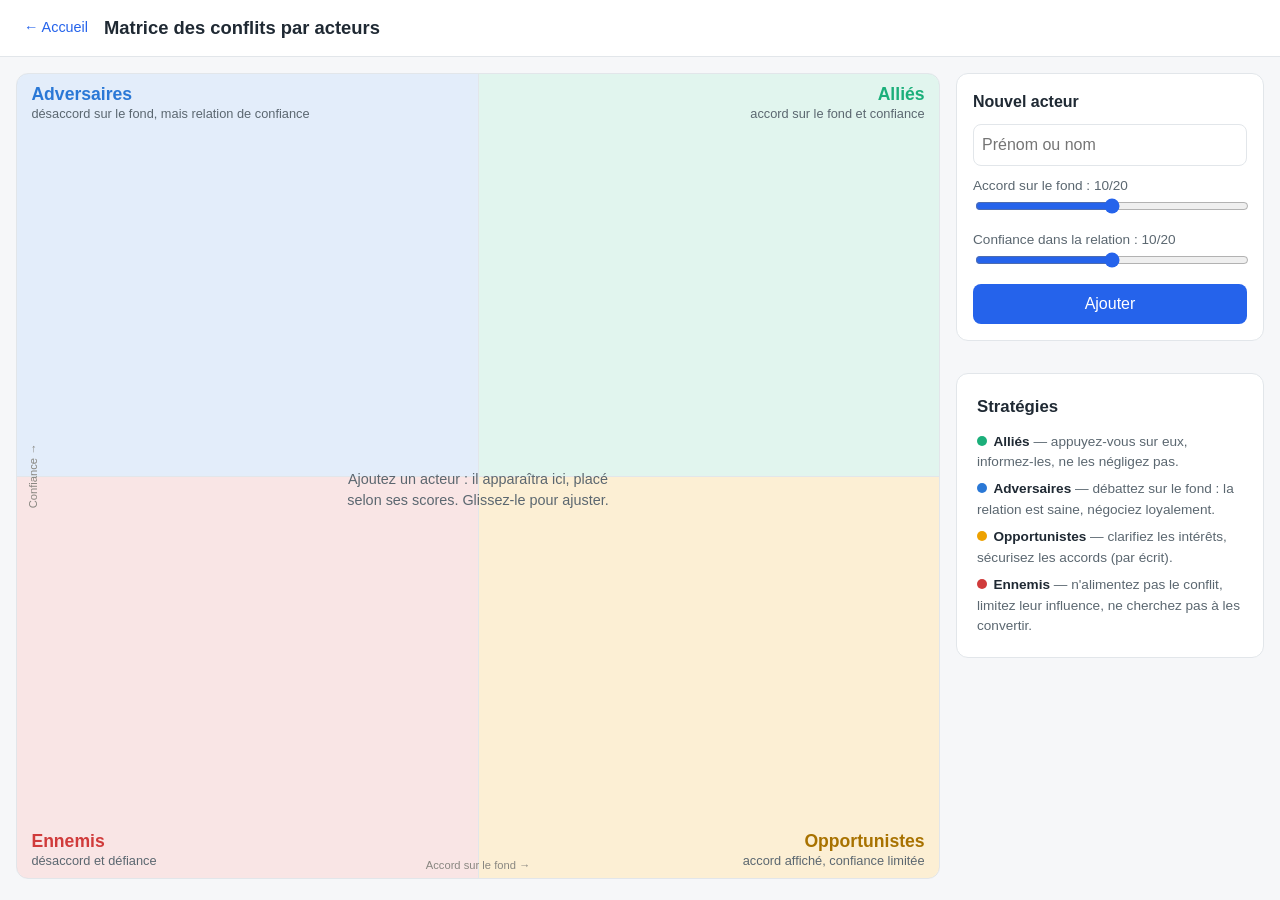
==== outils/conflits.html @ 059e1db0 "Matrice des conflits : acteurs positionnés sur accord × confiance, stratégies par quadrant Claude-Se" ====
<!DOCTYPE html>
<html lang="fr">
<head>
  <meta charset="UTF-8">
  <meta name="viewport" content="width=device-width, initial-scale=1.0">
  <title>Matrice des conflits par acteurs</title>
  <link rel="stylesheet" href="../css/style.css">
  <link rel="stylesheet" href="../css/conflits.css">
</head>
<body>
  <header class="outil-entete">
    <a class="retour" href="../index.html">← Accueil</a>
    <h1>Matrice des conflits par acteurs</h1>
  </header>

  <main class="conflits-layout">
    <section class="zone-matrice">
      <div class="matrice" id="matrice">
        <div class="quadrant q-adversaires">
          <span class="etiquette">Adversaires<small>désaccord sur le fond, mais relation de confiance</small></span>
        </div>
        <div class="quadrant q-allies">
          <span class="etiquette">Alliés<small>accord sur le fond et confiance</small></span>
        </div>
        <div class="quadrant q-ennemis">
          <span class="etiquette">Ennemis<small>désaccord et défiance</small></span>
        </div>
        <div class="quadrant q-opportunistes">
          <span class="etiquette">Opportunistes<small>accord affiché, confiance limitée</small></span>
        </div>
        <div class="ligne ligne-verticale"></div>
        <div class="ligne ligne-horizontale"></div>
        <span class="axe axe-accord">Accord sur le fond →</span>
        <span class="axe axe-confiance">Confiance →</span>
        <p id="matrice-vide" class="matrice-vide">Ajoutez un acteur : il apparaîtra ici,
          placé selon ses scores. Glissez-le pour ajuster.</p>
        <div id="calque-vignettes" class="calque-vignettes"></div>
      </div>
    </section>

    <aside class="zone-liste">
      <form id="formulaire-acteur" class="formulaire-acteur">
        <h2 id="titre-formulaire">Nouvel acteur</h2>
        <input type="text" id="champ-nom" placeholder="Prénom ou nom" required maxlength="40" autocomplete="off">
        <label>Accord sur le fond : <output id="valeur-accord">10</output>/20
          <input type="range" id="champ-accord" min="0" max="20" value="10">
        </label>
        <label>Confiance dans la relation : <output id="valeur-confiance">10</output>/20
          <input type="range" id="champ-confiance" min="0" max="20" value="10">
        </label>
        <div class="actions-formulaire">
          <button type="submit" id="bouton-valider">Ajouter</button>
          <button type="button" id="bouton-annuler" class="secondaire" hidden>Annuler</button>
        </div>
      </form>

      <ul id="liste-acteurs" class="liste-acteurs"></ul>

      <div class="carte-section strategies">
        <h2>Stratégies</h2>
        <ul>
          <li><span class="pastille q-allies"></span><strong>Alliés</strong> — appuyez-vous sur eux,
            informez-les, ne les négligez pas.</li>
          <li><span class="pastille q-adversaires"></span><strong>Adversaires</strong> — débattez sur
            le fond : la relation est saine, négociez loyalement.</li>
          <li><span class="pastille q-opportunistes"></span><strong>Opportunistes</strong> — clarifiez
            les intérêts, sécurisez les accords (par écrit).</li>
          <li><span class="pastille q-ennemis"></span><strong>Ennemis</strong> — n'alimentez pas le
            conflit, limitez leur influence, ne cherchez pas à les convertir.</li>
        </ul>
      </div>
    </aside>
  </main>

  <script src="../js/storage.js"></script>
  <script src="../js/conflits.js"></script>
</body>
</html>
---- css/style.css ----
:root {
  --fond: #f6f7f9;
  --carte: #ffffff;
  --texte: #1f2933;
  --texte-secondaire: #5b6770;
  --accent: #2563eb;
  --bordure: #e2e6ea;
  --rayon: 12px;
}

* { box-sizing: border-box; }

body {
  margin: 0;
  font-family: -apple-system, BlinkMacSystemFont, "Segoe UI", sans-serif;
  background: var(--fond);
  color: var(--texte);
  line-height: 1.5;
}

.outil-entete {
  display: flex;
  align-items: center;
  gap: 1rem;
  padding: 0.9rem 1.5rem;
  background: var(--carte);
  border-bottom: 1px solid var(--bordure);
}

.outil-entete h1 {
  margin: 0;
  font-size: 1.15rem;
}

.outil-entete .retour {
  color: var(--accent);
  text-decoration: none;
  font-size: 0.9rem;
  white-space: nowrap;
}

/* Carte de section réutilisée par les pages d'outils */
.carte-section {
  background: var(--carte);
  border: 1px solid var(--bordure);
  border-radius: var(--rayon);
  padding: 1.25rem;
}

.carte-section h2 {
  margin: 0 0 0.75rem;
  font-size: 1.05rem;
}

.note {
  font-size: 0.85rem;
  color: var(--texte-secondaire);
}

.accueil-entete {
  text-align: center;
  padding: 3rem 1rem 1.5rem;
}

.accueil-entete h1 { margin: 0 0 0.5rem; }

.accueil-entete p {
  margin: 0;
  color: var(--texte-secondaire);
}

.grille-outils {
  display: grid;
  grid-template-columns: repeat(auto-fit, minmax(260px, 1fr));
  gap: 1rem;
  max-width: 960px;
  margin: 0 auto;
  padding: 1rem;
}

.carte-outil {
  position: relative;
  display: block;
  background: var(--carte);
  border: 1px solid var(--bordure);
  border-radius: var(--rayon);
  padding: 1.25rem;
  text-decoration: none;
  color: inherit;
  transition: transform 0.1s ease, box-shadow 0.1s ease;
}

.carte-outil:hover {
  transform: translateY(-2px);
  box-shadow: 0 4px 12px rgba(0, 0, 0, 0.08);
}

.carte-outil h2 {
  margin: 0 0 0.35rem;
  font-size: 1.1rem;
  color: var(--accent);
}

.carte-outil p {
  margin: 0;
  font-size: 0.9rem;
  color: var(--texte-secondaire);
}

.carte-outil.a-venir {
  opacity: 0.6;
  pointer-events: none;
}

.badge {
  position: absolute;
  top: 0.75rem;
  right: 0.75rem;
  font-size: 0.7rem;
  background: var(--bordure);
  color: var(--texte-secondaire);
  padding: 0.15rem 0.5rem;
  border-radius: 999px;
}
---- css/conflits.css ----
:root {
  --q-allies: #1baf7a;
  --q-adversaires: #2a78d6;
  --q-opportunistes: #eda100;
  --q-ennemis: #d03b3b;
}

.conflits-layout {
  display: grid;
  grid-template-columns: minmax(0, 3fr) minmax(300px, 1fr);
  gap: 1rem;
  padding: 1rem;
  height: calc(100dvh - 62px);
  max-width: 1500px;
  margin: 0 auto;
}

.zone-matrice { min-height: 0; }

/* --- Matrice --- */

.matrice {
  position: relative;
  width: 100%;
  height: 100%;
  background: var(--carte);
  border: 1px solid var(--bordure);
  border-radius: var(--rayon);
  overflow: hidden;
}

.quadrant { position: absolute; width: 50%; height: 50%; }
.quadrant.q-adversaires   { top: 0; left: 0;
  background: color-mix(in srgb, var(--q-adversaires) 13%, transparent); }
.quadrant.q-allies        { top: 0; right: 0;
  background: color-mix(in srgb, var(--q-allies) 13%, transparent); }
.quadrant.q-ennemis       { bottom: 0; left: 0;
  background: color-mix(in srgb, var(--q-ennemis) 13%, transparent); }
.quadrant.q-opportunistes { bottom: 0; right: 0;
  background: color-mix(in srgb, var(--q-opportunistes) 17%, transparent); }

.etiquette {
  position: absolute;
  font-size: 1.1rem;
  font-weight: 700;
  line-height: 1.25;
  max-width: 90%;
}
.etiquette small {
  display: block;
  font-size: 0.8rem;
  font-weight: 400;
  color: var(--texte-secondaire);
}
.q-adversaires   .etiquette { top: 0.6rem; left: 0.9rem; color: var(--q-adversaires); }
.q-allies        .etiquette { top: 0.6rem; right: 0.9rem; color: var(--q-allies); text-align: right; }
.q-ennemis       .etiquette { bottom: 0.6rem; left: 0.9rem; color: var(--q-ennemis); }
.q-opportunistes .etiquette { bottom: 0.6rem; right: 0.9rem; color: #a87200; text-align: right; }

.ligne { position: absolute; background: var(--bordure); }
.ligne-verticale   { left: 50%; top: 0; width: 1px; height: 100%; }
.ligne-horizontale { top: 50%; left: 0; height: 1px; width: 100%; }

.axe {
  position: absolute;
  font-size: 0.7rem;
  color: #898781;
  pointer-events: none;
}
.axe-accord { bottom: 0.3rem; left: 50%; transform: translateX(-50%); }
.axe-confiance {
  top: 50%;
  transform: translate(-50%, -50%) rotate(-90deg);
  left: 1rem;
}

.matrice-vide {
  position: absolute;
  top: 50%; left: 50%;
  transform: translate(-50%, -50%);
  max-width: 34ch;
  text-align: center;
  color: var(--texte-secondaire);
  font-size: 0.9rem;
  pointer-events: none;
}

.calque-vignettes { position: absolute; inset: 0; pointer-events: none; }
.calque-vignettes .vignette { pointer-events: auto; }

/* --- Vignettes --- */

.vignette {
  position: absolute;
  width: 120px;
  transform: translate(-50%, -50%);
  background: var(--carte);
  border: 1px solid var(--bordure);
  border-left: 4px solid var(--texte-secondaire);
  border-radius: 8px;
  padding: 0.3rem 0.5rem;
  box-shadow: 0 1px 3px rgba(0, 0, 0, 0.08);
  cursor: grab;
  touch-action: none;
  user-select: none;
  -webkit-user-select: none;
}
.vignette.q-allies        { border-left-color: var(--q-allies); }
.vignette.q-adversaires   { border-left-color: var(--q-adversaires); }
.vignette.q-opportunistes { border-left-color: var(--q-opportunistes); }
.vignette.q-ennemis       { border-left-color: var(--q-ennemis); }

.vignette.en-cours {
  cursor: grabbing;
  box-shadow: 0 6px 16px rgba(0, 0, 0, 0.18);
  z-index: 10;
}

.vignette-titre {
  display: block;
  font-size: 0.8rem;
  font-weight: 600;
  white-space: nowrap;
  overflow: hidden;
  text-overflow: ellipsis;
}
.vignette-scores { font-size: 0.7rem; color: var(--texte-secondaire); }

/* --- Colonne de droite --- */

.zone-liste {
  display: flex;
  flex-direction: column;
  gap: 1rem;
  min-height: 0;
  overflow-y: auto;
}

.formulaire-acteur {
  background: var(--carte);
  border: 1px solid var(--bordure);
  border-radius: var(--rayon);
  padding: 1rem;
  display: flex;
  flex-direction: column;
  gap: 0.6rem;
  flex-shrink: 0;
}
.formulaire-acteur h2 { margin: 0; font-size: 1rem; }
.formulaire-acteur input[type="text"] {
  padding: 0.5rem;
  border: 1px solid var(--bordure);
  border-radius: 8px;
  font: inherit;
}
.formulaire-acteur label {
  font-size: 0.85rem;
  color: var(--texte-secondaire);
}
.formulaire-acteur input[type="range"] {
  width: 100%;
  accent-color: var(--accent);
}

.actions-formulaire { display: flex; gap: 0.5rem; }
.actions-formulaire button {
  flex: 1;
  padding: 0.5rem;
  border: none;
  border-radius: 8px;
  background: var(--accent);
  color: white;
  font: inherit;
  font-weight: 500;
  cursor: pointer;
}
.actions-formulaire button.secondaire {
  background: var(--bordure);
  color: var(--texte);
}

.liste-acteurs {
  list-style: none;
  margin: 0;
  padding: 0;
  display: flex;
  flex-direction: column;
  gap: 0.5rem;
  flex-shrink: 0;
}

.acteur {
  display: flex;
  align-items: center;
  gap: 0.5rem;
  background: var(--carte);
  border: 1px solid var(--bordure);
  border-radius: 8px;
  padding: 0.45rem 0.6rem;
}

.pastille {
  flex-shrink: 0;
  display: inline-block;
  width: 10px;
  height: 10px;
  border-radius: 50%;
  background: var(--texte-secondaire);
}
.pastille.q-allies        { background: var(--q-allies); }
.pastille.q-adversaires   { background: var(--q-adversaires); }
.pastille.q-opportunistes { background: var(--q-opportunistes); }
.pastille.q-ennemis       { background: var(--q-ennemis); }

.acteur-corps { flex: 1; min-width: 0; }
.acteur-nom {
  display: block;
  font-size: 0.85rem;
  font-weight: 600;
  white-space: nowrap;
  overflow: hidden;
  text-overflow: ellipsis;
}
.acteur-scores { font-size: 0.7rem; color: var(--texte-secondaire); }

.acteur button {
  flex-shrink: 0;
  border: none;
  background: none;
  cursor: pointer;
  font-size: 0.9rem;
  padding: 0.15rem;
  opacity: 0.6;
}
.acteur button:hover { opacity: 1; }

.strategies { flex-shrink: 0; }
.strategies ul {
  list-style: none;
  margin: 0;
  padding: 0;
  font-size: 0.85rem;
  color: var(--texte-secondaire);
  display: flex;
  flex-direction: column;
  gap: 0.45rem;
}
.strategies .pastille { margin-right: 0.4rem; }
.strategies strong { color: var(--texte); }

/* --- Mobile --- */

@media (max-width: 820px) {
  .conflits-layout {
    grid-template-columns: 1fr;
    height: auto;
  }
  .matrice { height: auto; aspect-ratio: 1; }
  .vignette { width: 100px; }
  .etiquette { font-size: 0.95rem; }
  .etiquette small { display: none; }
}
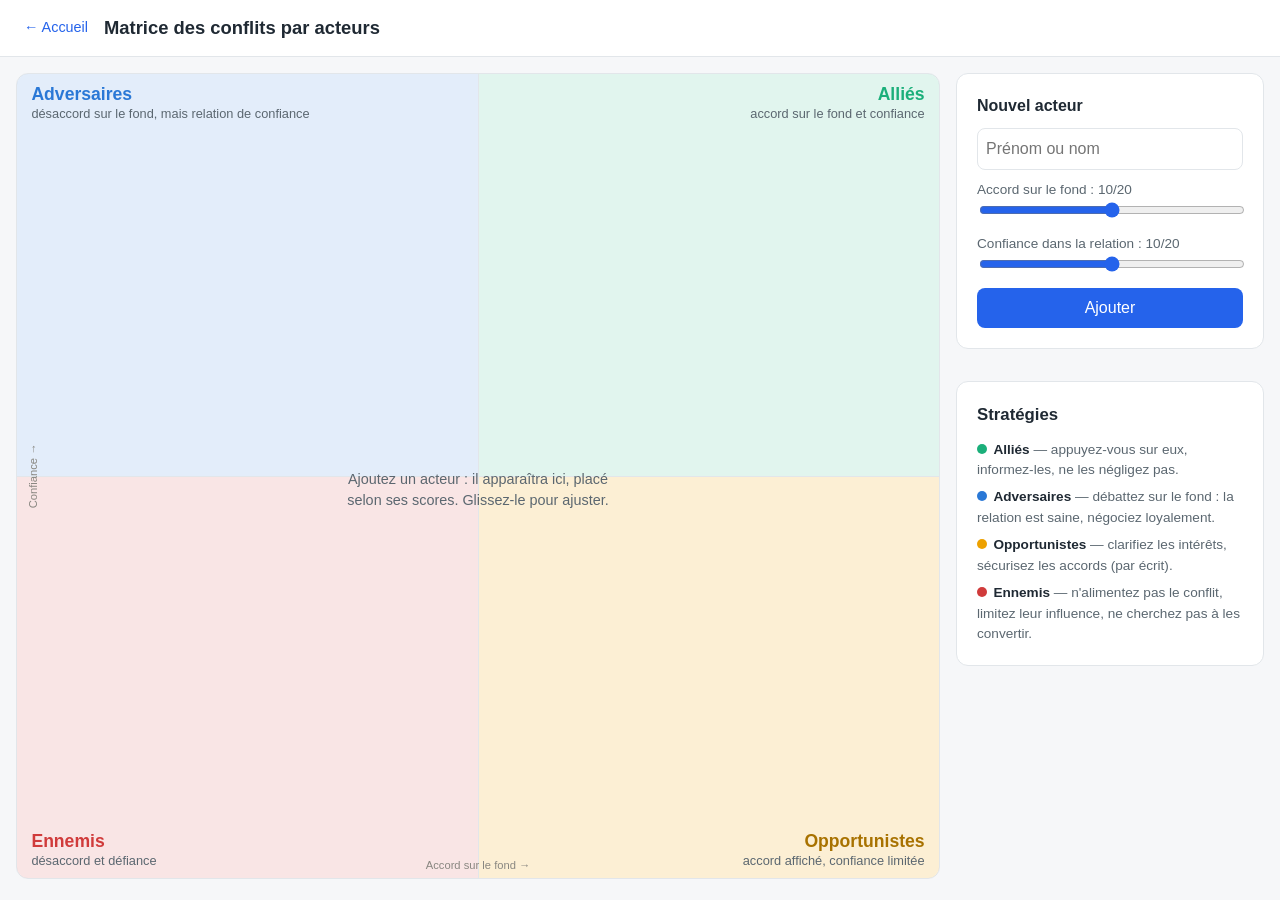
==== commit 6661af7e: "Refactorisation : moteur commun js/matrice.js, helpers js/fiches.js, CSS et palette centralisés - js" ====
--- a/outils/conflits.html
+++ b/outils/conflits.html
@@ -4,6 +4,7 @@
   <meta charset="UTF-8">
   <meta name="viewport" content="width=device-width, initial-scale=1.0">
   <title>Matrice des conflits par acteurs</title>
+  <link rel="icon" href="data:image/svg+xml,<svg xmlns=%22http://www.w3.org/2000/svg%22 viewBox=%220 0 100 100%22><text y=%22.9em%22 font-size=%2290%22>🧭</text></svg>">
   <link rel="stylesheet" href="../css/style.css">
   <link rel="stylesheet" href="../css/conflits.css">
 </head>
@@ -39,7 +40,7 @@
     </section>
 
     <aside class="zone-liste">
-      <form id="formulaire-acteur" class="formulaire-acteur">
+      <form id="formulaire-acteur" class="carte-section formulaire-fiche">
         <h2 id="titre-formulaire">Nouvel acteur</h2>
         <input type="text" id="champ-nom" placeholder="Prénom ou nom" required maxlength="40" autocomplete="off">
         <label>Accord sur le fond : <output id="valeur-accord">10</output>/20
@@ -73,6 +74,8 @@
   </main>
 
   <script src="../js/storage.js"></script>
+  <script src="../js/matrice.js"></script>
+  <script src="../js/fiches.js"></script>
   <script src="../js/conflits.js"></script>
 </body>
 </html>
--- a/css/style.css
+++ b/css/style.css
@@ -6,6 +6,16 @@
   --accent: #2563eb;
   --bordure: #e2e6ea;
   --rayon: 12px;
+
+  /* Palette des outils (quadrants, dimensions, teintes d'accueil) */
+  --bleu: #2a78d6;
+  --rouge: #d03b3b;
+  --vert: #1baf7a;
+  --jaune: #eda100;
+  --jaune-fonce: #a87200;
+  --gris: #898781;
+  --violet: #4a3aa7;
+  --orange: #eb6834;
 }
 
 * { box-sizing: border-box; }
@@ -18,6 +28,8 @@
   line-height: 1.5;
 }
 
+/* --- Entête des pages d'outils --- */
+
 .outil-entete {
   display: flex;
   align-items: center;
@@ -39,7 +51,8 @@
   white-space: nowrap;
 }
 
-/* Carte de section réutilisée par les pages d'outils */
+/* --- Composants partagés --- */
+
 .carte-section {
   background: var(--carte);
   border: 1px solid var(--bordure);
@@ -57,25 +70,321 @@
   color: var(--texte-secondaire);
 }
 
+/* --- Matrices à quadrants (Eisenhower, conflits, mini-matrice SMART) --- */
+
+.matrice {
+  position: relative;
+  width: 100%;
+  height: 100%;
+  background: var(--carte);
+  border: 1px solid var(--bordure);
+  border-radius: var(--rayon);
+  overflow: hidden;
+}
+
+.quadrant { position: absolute; width: 50%; height: 50%; }
+
+.etiquette {
+  position: absolute;
+  font-size: 1.1rem;
+  font-weight: 700;
+  line-height: 1.25;
+}
+.etiquette small {
+  display: block;
+  font-size: 0.8rem;
+  font-weight: 400;
+  color: var(--texte-secondaire);
+}
+
+.ligne { position: absolute; background: var(--bordure); }
+.ligne-verticale   { left: 50%; top: 0; width: 1px; height: 100%; }
+.ligne-horizontale { top: 50%; left: 0; height: 1px; width: 100%; }
+
+.axe {
+  position: absolute;
+  font-size: 0.7rem;
+  color: var(--gris);
+  pointer-events: none;
+}
+
+.matrice-vide {
+  position: absolute;
+  top: 50%; left: 50%;
+  transform: translate(-50%, -50%);
+  max-width: 34ch;
+  text-align: center;
+  color: var(--texte-secondaire);
+  font-size: 0.9rem;
+  pointer-events: none;
+}
+
+.calque-vignettes { position: absolute; inset: 0; pointer-events: none; }
+.calque-vignettes .vignette { pointer-events: auto; }
+
+.vignette {
+  position: absolute;
+  width: 120px;
+  transform: translate(-50%, -50%);
+  background: var(--carte);
+  border: 1px solid var(--bordure);
+  border-left: 4px solid var(--texte-secondaire);
+  border-radius: 8px;
+  padding: 0.3rem 0.5rem;
+  box-shadow: 0 1px 3px rgba(0, 0, 0, 0.08);
+  cursor: grab;
+  touch-action: none;
+  user-select: none;
+  -webkit-user-select: none;
+}
+.vignette.en-cours {
+  cursor: grabbing;
+  box-shadow: 0 6px 16px rgba(0, 0, 0, 0.18);
+  z-index: 10;
+}
+.vignette-titre {
+  display: block;
+  font-size: 0.8rem;
+  font-weight: 600;
+  white-space: nowrap;
+  overflow: hidden;
+  text-overflow: ellipsis;
+}
+.vignette-scores { font-size: 0.7rem; color: var(--texte-secondaire); }
+
+/* --- Formulaires de fiche (champ texte + curseurs) --- */
+
+.formulaire-fiche {
+  display: flex;
+  flex-direction: column;
+  gap: 0.6rem;
+}
+.formulaire-fiche h2 { margin: 0; font-size: 1rem; }
+.formulaire-fiche input[type="text"] {
+  padding: 0.5rem;
+  border: 1px solid var(--bordure);
+  border-radius: 8px;
+  font: inherit;
+}
+.formulaire-fiche label {
+  font-size: 0.85rem;
+  color: var(--texte-secondaire);
+}
+.formulaire-fiche input[type="range"] {
+  width: 100%;
+  accent-color: var(--accent);
+}
+
+.actions-formulaire { display: flex; gap: 0.5rem; }
+.actions-formulaire button {
+  flex: 1;
+  padding: 0.5rem;
+  border: none;
+  border-radius: 8px;
+  background: var(--accent);
+  color: white;
+  font: inherit;
+  font-weight: 500;
+  cursor: pointer;
+}
+.actions-formulaire button.secondaire {
+  background: var(--bordure);
+  color: var(--texte);
+}
+
+/* Ligne « libellé + curseur + valeur » (TKI, DISC) */
+label.ligne-score {
+  display: grid;
+  grid-template-columns: var(--libelle-score, 10.5rem) 1fr 2.4rem;
+  align-items: center;
+  gap: 0.6rem;
+  font-size: 0.9rem;
+  padding: 0.35rem 0;
+}
+label.ligne-score input[type="range"] {
+  width: 100%;
+  accent-color: var(--accent);
+}
+label.ligne-score output {
+  text-align: right;
+  font-variant-numeric: tabular-nums;
+  color: var(--texte-secondaire);
+}
+
+/* --- Lignes de liste (une fiche par ligne : pastille, nom, scores, ✎ ✕) --- */
+
+.ligne-fiche {
+  display: flex;
+  align-items: center;
+  gap: 0.5rem;
+  background: var(--carte);
+  border: 1px solid var(--bordure);
+  border-radius: 8px;
+  padding: 0.45rem 0.6rem;
+}
+.ligne-fiche button {
+  flex-shrink: 0;
+  border: none;
+  background: none;
+  cursor: pointer;
+  font-size: 0.9rem;
+  padding: 0.15rem;
+  opacity: 0.6;
+}
+.ligne-fiche button:hover { opacity: 1; }
+
+.fiche-corps { flex: 1; min-width: 0; }
+.fiche-nom {
+  display: block;
+  font-size: 0.85rem;
+  font-weight: 600;
+  white-space: nowrap;
+  overflow: hidden;
+  text-overflow: ellipsis;
+}
+.fiche-scores { font-size: 0.7rem; color: var(--texte-secondaire); }
+
+.pastille {
+  flex-shrink: 0;
+  display: inline-block;
+  width: 10px;
+  height: 10px;
+  border-radius: 50%;
+  background: var(--texte-secondaire);
+}
+
+/* --- Auto-questionnaires (TKI, DISC) --- */
+
+.questionnaire summary {
+  cursor: pointer;
+  font-weight: 600;
+  font-size: 0.95rem;
+}
+.questionnaire[open] summary { margin-bottom: 0.5rem; }
+
+.item-quest {
+  border: none;
+  margin: 0 0 0.8rem;
+  padding: 0;
+}
+.item-quest legend {
+  font-size: 0.88rem;
+  padding: 0;
+  margin-bottom: 0.35rem;
+}
+
+.pilules-likert {
+  display: flex;
+  flex-wrap: wrap;
+  gap: 0.35rem;
+}
+.pilules-likert label { position: relative; flex: 1; }
+.pilules-likert input {
+  position: absolute;
+  opacity: 0;
+  pointer-events: none;
+}
+.pilules-likert span {
+  display: block;
+  text-align: center;
+  padding: 0.32rem 0.45rem;
+  border: 1px solid var(--bordure);
+  border-radius: 999px;
+  background: var(--carte);
+  font-size: 0.78rem;
+  cursor: pointer;
+  white-space: nowrap;
+}
+.pilules-likert input:checked + span {
+  background: var(--accent);
+  border-color: var(--accent);
+  color: white;
+}
+.pilules-likert input:focus-visible + span {
+  outline: 2px solid var(--accent);
+  outline-offset: 2px;
+}
+
+.pied-quest {
+  display: flex;
+  align-items: center;
+  gap: 0.75rem;
+  margin-top: 0.6rem;
+}
+.pied-quest button {
+  padding: 0.5rem 1rem;
+  border: none;
+  border-radius: 8px;
+  background: var(--accent);
+  color: white;
+  font: inherit;
+  font-weight: 500;
+  cursor: pointer;
+}
+.pied-quest button:disabled { opacity: 0.45; cursor: default; }
+
+.progres-quest {
+  font-size: 0.85rem;
+  color: var(--texte-secondaire);
+  font-variant-numeric: tabular-nums;
+}
+
+/* --- Page d'accueil --- */
+
+body.accueil {
+  min-height: 100dvh;
+  display: flex;
+  flex-direction: column;
+  background:
+    radial-gradient(60rem 26rem at 50% -10rem,
+      color-mix(in srgb, var(--accent) 10%, transparent), transparent 70%),
+    var(--fond);
+}
+
 .accueil-entete {
   text-align: center;
-  padding: 3rem 1rem 1.5rem;
-}
-
-.accueil-entete h1 { margin: 0 0 0.5rem; }
-
-.accueil-entete p {
-  margin: 0;
-  color: var(--texte-secondaire);
-}
+  padding: 4rem 1rem 1.25rem;
+}
+
+.accueil-entete h1 {
+  margin: 0 0 0.6rem;
+  font-size: clamp(1.9rem, 4vw, 2.6rem);
+  letter-spacing: -0.02em;
+}
+
+.sous-titre {
+  max-width: 46ch;
+  margin: 0 auto;
+  color: var(--texte-secondaire);
+  font-size: 1.05rem;
+}
+
+.points-deco {
+  display: flex;
+  justify-content: center;
+  gap: 0.5rem;
+  margin-top: 1.2rem;
+}
+.points-deco span {
+  width: 9px;
+  height: 9px;
+  border-radius: 50%;
+}
+.points-deco span:nth-child(1) { background: var(--bleu); }
+.points-deco span:nth-child(2) { background: var(--vert); }
+.points-deco span:nth-child(3) { background: var(--violet); }
+.points-deco span:nth-child(4) { background: var(--rouge); }
+.points-deco span:nth-child(5) { background: var(--orange); }
+.points-deco span:nth-child(6) { background: var(--jaune); }
 
 .grille-outils {
   display: grid;
-  grid-template-columns: repeat(auto-fit, minmax(260px, 1fr));
-  gap: 1rem;
-  max-width: 960px;
+  grid-template-columns: repeat(auto-fit, minmax(280px, 1fr));
+  gap: 1.25rem;
+  width: 100%;
+  max-width: 1020px;
   margin: 0 auto;
-  padding: 1rem;
+  padding: 1.5rem 1.25rem 1rem;
 }
 
 .carte-outil {
@@ -83,22 +392,39 @@
   display: block;
   background: var(--carte);
   border: 1px solid var(--bordure);
-  border-radius: var(--rayon);
-  padding: 1.25rem;
+  border-radius: 16px;
+  padding: 1.4rem 1.3rem 1.3rem;
   text-decoration: none;
   color: inherit;
-  transition: transform 0.1s ease, box-shadow 0.1s ease;
+  transition: transform 0.15s ease, box-shadow 0.15s ease,
+    border-color 0.15s ease;
 }
 
 .carte-outil:hover {
-  transform: translateY(-2px);
-  box-shadow: 0 4px 12px rgba(0, 0, 0, 0.08);
+  transform: translateY(-4px);
+  border-color: color-mix(in srgb, var(--teinte) 45%, var(--bordure));
+  box-shadow: 0 12px 28px
+    color-mix(in srgb, var(--teinte) 16%, rgba(0, 0, 0, 0.06));
+}
+
+.icone-outil {
+  display: grid;
+  place-items: center;
+  width: 56px;
+  height: 56px;
+  border-radius: 15px;
+  background: color-mix(in srgb, var(--teinte) 10%, white);
+  margin-bottom: 0.9rem;
+}
+.icone-outil svg {
+  width: 36px;
+  height: 36px;
+  display: block;
 }
 
 .carte-outil h2 {
-  margin: 0 0 0.35rem;
-  font-size: 1.1rem;
-  color: var(--accent);
+  margin: 0 0 0.3rem;
+  font-size: 1.13rem;
 }
 
 .carte-outil p {
@@ -107,18 +433,69 @@
   color: var(--texte-secondaire);
 }
 
-.carte-outil.a-venir {
-  opacity: 0.6;
-  pointer-events: none;
-}
-
-.badge {
+.fleche {
   position: absolute;
-  top: 0.75rem;
-  right: 0.75rem;
-  font-size: 0.7rem;
-  background: var(--bordure);
-  color: var(--texte-secondaire);
-  padding: 0.15rem 0.5rem;
+  right: 1.15rem;
+  bottom: 1rem;
+  font-size: 1.1rem;
+  font-weight: 700;
+  color: var(--teinte);
+  opacity: 0;
+  transform: translateX(-5px);
+  transition: opacity 0.15s ease, transform 0.15s ease;
+}
+.carte-outil:hover .fleche {
+  opacity: 1;
+  transform: none;
+}
+
+.accueil-pied {
+  margin-top: auto;
+  text-align: center;
+  padding: 1.25rem 1rem 2rem;
+  color: var(--texte-secondaire);
+  font-size: 0.85rem;
+}
+
+.accueil-pied .signature {
+  display: block;
+  margin-top: 0.4rem;
+  font-weight: 500;
+  color: var(--texte);
+}
+
+.actions-donnees {
+  display: flex;
+  justify-content: center;
+  flex-wrap: wrap;
+  gap: 0.6rem;
+  margin-bottom: 0.8rem;
+}
+
+.bouton-donnees {
+  font: inherit;
+  font-size: 0.85rem;
+  padding: 0.45rem 0.95rem;
+  border: 1px solid var(--bordure);
   border-radius: 999px;
-}
+  background: var(--carte);
+  color: var(--texte);
+  cursor: pointer;
+  transition: border-color 0.15s ease, box-shadow 0.15s ease;
+}
+
+.bouton-donnees:hover {
+  border-color: color-mix(in srgb, var(--accent) 45%, var(--bordure));
+  box-shadow: 0 4px 12px color-mix(in srgb, var(--accent) 12%, transparent);
+}
+
+.message-donnees {
+  min-height: 1.2em;
+  margin: 0 0 0.6rem;
+  font-size: 0.85rem;
+  color: #1a7f4e;
+}
+
+.message-donnees.erreur {
+  color: #c2372f;
+}
--- a/css/conflits.css
+++ b/css/conflits.css
@@ -1,8 +1,8 @@
 :root {
-  --q-allies: #1baf7a;
-  --q-adversaires: #2a78d6;
-  --q-opportunistes: #eda100;
-  --q-ennemis: #d03b3b;
+  --q-allies: var(--vert);
+  --q-adversaires: var(--bleu);
+  --q-opportunistes: var(--jaune);
+  --q-ennemis: var(--rouge);
 }
 
 .conflits-layout {
@@ -17,19 +17,8 @@
 
 .zone-matrice { min-height: 0; }
 
-/* --- Matrice --- */
+/* --- Matrice (spécificités ; le socle est dans style.css) --- */
 
-.matrice {
-  position: relative;
-  width: 100%;
-  height: 100%;
-  background: var(--carte);
-  border: 1px solid var(--bordure);
-  border-radius: var(--rayon);
-  overflow: hidden;
-}
-
-.quadrant { position: absolute; width: 50%; height: 50%; }
 .quadrant.q-adversaires   { top: 0; left: 0;
   background: color-mix(in srgb, var(--q-adversaires) 13%, transparent); }
 .quadrant.q-allies        { top: 0; right: 0;
@@ -39,34 +28,12 @@
 .quadrant.q-opportunistes { bottom: 0; right: 0;
   background: color-mix(in srgb, var(--q-opportunistes) 17%, transparent); }
 
-.etiquette {
-  position: absolute;
-  font-size: 1.1rem;
-  font-weight: 700;
-  line-height: 1.25;
-  max-width: 90%;
-}
-.etiquette small {
-  display: block;
-  font-size: 0.8rem;
-  font-weight: 400;
-  color: var(--texte-secondaire);
-}
+.etiquette { max-width: 90%; }
 .q-adversaires   .etiquette { top: 0.6rem; left: 0.9rem; color: var(--q-adversaires); }
 .q-allies        .etiquette { top: 0.6rem; right: 0.9rem; color: var(--q-allies); text-align: right; }
 .q-ennemis       .etiquette { bottom: 0.6rem; left: 0.9rem; color: var(--q-ennemis); }
-.q-opportunistes .etiquette { bottom: 0.6rem; right: 0.9rem; color: #a87200; text-align: right; }
+.q-opportunistes .etiquette { bottom: 0.6rem; right: 0.9rem; color: var(--jaune-fonce); text-align: right; }
 
-.ligne { position: absolute; background: var(--bordure); }
-.ligne-verticale   { left: 50%; top: 0; width: 1px; height: 100%; }
-.ligne-horizontale { top: 50%; left: 0; height: 1px; width: 100%; }
-
-.axe {
-  position: absolute;
-  font-size: 0.7rem;
-  color: #898781;
-  pointer-events: none;
-}
 .axe-accord { bottom: 0.3rem; left: 50%; transform: translateX(-50%); }
 .axe-confiance {
   top: 50%;
@@ -74,57 +41,10 @@
   left: 1rem;
 }
 
-.matrice-vide {
-  position: absolute;
-  top: 50%; left: 50%;
-  transform: translate(-50%, -50%);
-  max-width: 34ch;
-  text-align: center;
-  color: var(--texte-secondaire);
-  font-size: 0.9rem;
-  pointer-events: none;
-}
-
-.calque-vignettes { position: absolute; inset: 0; pointer-events: none; }
-.calque-vignettes .vignette { pointer-events: auto; }
-
-/* --- Vignettes --- */
-
-.vignette {
-  position: absolute;
-  width: 120px;
-  transform: translate(-50%, -50%);
-  background: var(--carte);
-  border: 1px solid var(--bordure);
-  border-left: 4px solid var(--texte-secondaire);
-  border-radius: 8px;
-  padding: 0.3rem 0.5rem;
-  box-shadow: 0 1px 3px rgba(0, 0, 0, 0.08);
-  cursor: grab;
-  touch-action: none;
-  user-select: none;
-  -webkit-user-select: none;
-}
 .vignette.q-allies        { border-left-color: var(--q-allies); }
 .vignette.q-adversaires   { border-left-color: var(--q-adversaires); }
 .vignette.q-opportunistes { border-left-color: var(--q-opportunistes); }
 .vignette.q-ennemis       { border-left-color: var(--q-ennemis); }
-
-.vignette.en-cours {
-  cursor: grabbing;
-  box-shadow: 0 6px 16px rgba(0, 0, 0, 0.18);
-  z-index: 10;
-}
-
-.vignette-titre {
-  display: block;
-  font-size: 0.8rem;
-  font-weight: 600;
-  white-space: nowrap;
-  overflow: hidden;
-  text-overflow: ellipsis;
-}
-.vignette-scores { font-size: 0.7rem; color: var(--texte-secondaire); }
 
 /* --- Colonne de droite --- */
 
@@ -135,49 +55,7 @@
   min-height: 0;
   overflow-y: auto;
 }
-
-.formulaire-acteur {
-  background: var(--carte);
-  border: 1px solid var(--bordure);
-  border-radius: var(--rayon);
-  padding: 1rem;
-  display: flex;
-  flex-direction: column;
-  gap: 0.6rem;
-  flex-shrink: 0;
-}
-.formulaire-acteur h2 { margin: 0; font-size: 1rem; }
-.formulaire-acteur input[type="text"] {
-  padding: 0.5rem;
-  border: 1px solid var(--bordure);
-  border-radius: 8px;
-  font: inherit;
-}
-.formulaire-acteur label {
-  font-size: 0.85rem;
-  color: var(--texte-secondaire);
-}
-.formulaire-acteur input[type="range"] {
-  width: 100%;
-  accent-color: var(--accent);
-}
-
-.actions-formulaire { display: flex; gap: 0.5rem; }
-.actions-formulaire button {
-  flex: 1;
-  padding: 0.5rem;
-  border: none;
-  border-radius: 8px;
-  background: var(--accent);
-  color: white;
-  font: inherit;
-  font-weight: 500;
-  cursor: pointer;
-}
-.actions-formulaire button.secondaire {
-  background: var(--bordure);
-  color: var(--texte);
-}
+.zone-liste .formulaire-fiche { flex-shrink: 0; }
 
 .liste-acteurs {
   list-style: none;
@@ -189,50 +67,10 @@
   flex-shrink: 0;
 }
 
-.acteur {
-  display: flex;
-  align-items: center;
-  gap: 0.5rem;
-  background: var(--carte);
-  border: 1px solid var(--bordure);
-  border-radius: 8px;
-  padding: 0.45rem 0.6rem;
-}
-
-.pastille {
-  flex-shrink: 0;
-  display: inline-block;
-  width: 10px;
-  height: 10px;
-  border-radius: 50%;
-  background: var(--texte-secondaire);
-}
 .pastille.q-allies        { background: var(--q-allies); }
 .pastille.q-adversaires   { background: var(--q-adversaires); }
 .pastille.q-opportunistes { background: var(--q-opportunistes); }
 .pastille.q-ennemis       { background: var(--q-ennemis); }
-
-.acteur-corps { flex: 1; min-width: 0; }
-.acteur-nom {
-  display: block;
-  font-size: 0.85rem;
-  font-weight: 600;
-  white-space: nowrap;
-  overflow: hidden;
-  text-overflow: ellipsis;
-}
-.acteur-scores { font-size: 0.7rem; color: var(--texte-secondaire); }
-
-.acteur button {
-  flex-shrink: 0;
-  border: none;
-  background: none;
-  cursor: pointer;
-  font-size: 0.9rem;
-  padding: 0.15rem;
-  opacity: 0.6;
-}
-.acteur button:hover { opacity: 1; }
 
 .strategies { flex-shrink: 0; }
 .strategies ul {
